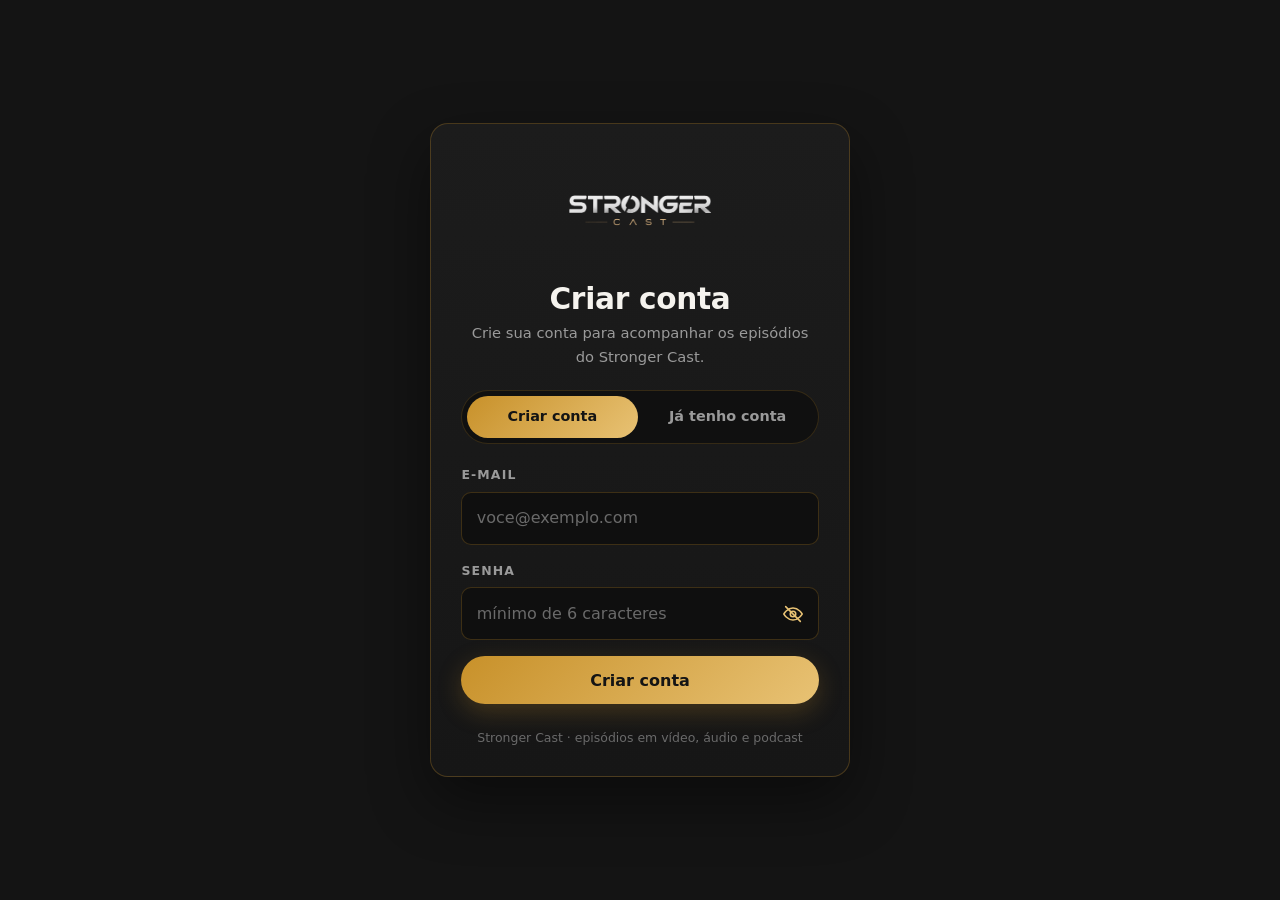
==== app-web/index.html @ f37e8dcb "feat: app web (PWA) em app-web/ + links Android e App web na navbar" ====
<!DOCTYPE html>
<html lang="pt-BR">
<head>
  <meta charset="UTF-8">
  <meta name="viewport" content="width=device-width, initial-scale=1.0, viewport-fit=cover">
  <meta name="theme-color" content="#141414">
  <!-- PWA (rodada 3): instalável no iPhone via Safari → Compartilhar →
       Adicionar à Tela de Início. O iOS ignora o manifest e usa o
       apple-touch-icon + as metas apple-mobile-web-app-*. -->
  <link rel="manifest" href="manifest.webmanifest">
  <link rel="apple-touch-icon" href="assets/icons/apple-touch-icon.png">
  <meta name="apple-mobile-web-app-capable" content="yes">
  <meta name="mobile-web-app-capable" content="yes">
  <title>Stronger Cast</title>
  <link rel="stylesheet" href="css/style.css">
  <link rel="stylesheet" href="css/app.css">
</head>
<body class="app-corpo">
  <!-- Splash (vinheta Pulso-B): toca em TODA abertura. Fica por cima da
       tela de conta; some no `ended`, no erro do vídeo ou no tempo limite
       (o CSS também tem um fallback próprio caso o JS nem carregue). -->
  <div id="splash" class="splash" aria-label="Abrindo Stronger Cast">
    <video id="splash-video" class="splash__video"
           src="assets/vineta-pulso-B.mp4"
           autoplay muted playsinline preload="auto"></video>
  </div>

  <main class="app">
    <!-- Conta: criar conta / entrar -->
    <section id="conta" class="vista vista--conta" data-vista="conta" aria-labelledby="conta-titulo">
      <div class="conta">
        <img class="conta__logo" src="assets/logo.png" alt="Stronger Cast" width="180" height="101">

        <h1 id="conta-titulo" class="conta__titulo">Criar conta</h1>
        <p id="conta-dica" class="conta__dica">
          Crie sua conta para acompanhar os episódios do Stronger Cast.
        </p>

        <div class="conta__abas" role="tablist" aria-label="Criar conta ou entrar">
          <button type="button" id="aba-criar" class="aba aba--ativa" role="tab"
                  aria-selected="true" aria-controls="form-conta">Criar conta</button>
          <button type="button" id="aba-entrar" class="aba" role="tab"
                  aria-selected="false" aria-controls="form-conta">Já tenho conta</button>
        </div>

        <form id="form-conta" class="form-conta" novalidate>
          <div class="campo">
            <label class="campo__rotulo" for="conta-email">E-mail</label>
            <input id="conta-email" class="campo__entrada" type="email" name="email"
                   inputmode="email" autocomplete="email" autocapitalize="none"
                   spellcheck="false" placeholder="voce@exemplo.com" required>
          </div>

          <div class="campo">
            <label class="campo__rotulo" for="conta-senha">Senha</label>
            <span class="campo-senha">
              <input id="conta-senha" class="campo__entrada campo__entrada--senha"
                     type="password" name="senha" autocomplete="new-password"
                     minlength="6" placeholder="mínimo de 6 caracteres" required>
              <button type="button" id="conta-olho" class="campo-senha__olho"
                      aria-label="Mostrar senha" aria-pressed="false">
                <svg class="olho" viewBox="0 0 24 24" width="22" height="22"
                     aria-hidden="true" focusable="false">
                  <path class="olho__contorno" d="M2 12s3.6-6.5 10-6.5S22 12 22 12s-3.6 6.5-10 6.5S2 12 2 12z"></path>
                  <circle class="olho__pupila" cx="12" cy="12" r="3"></circle>
                  <line class="olho__risco" x1="4" y1="4" x2="20" y2="20"></line>
                </svg>
              </button>
            </span>
          </div>

          <p id="conta-erro" class="conta__erro" role="alert" hidden></p>

          <button type="submit" id="conta-enviar" class="botao botao--ouro">Criar conta</button>
        </form>

        <p class="conta__rodape">Stronger Cast · episódios em vídeo, áudio e podcast</p>
      </div>
    </section>

    <!-- Lista: a Task 6 substitui o conteúdo por cards/estados reais -->
    <section id="lista" class="vista vista--lista" data-vista="lista"
             aria-label="Episódios" hidden>
      <header class="lista__topo">
        <img class="lista__logo" src="assets/logo.png" alt="Stronger Cast" width="120" height="68">
        <h1 class="lista__titulo">Episódios</h1>
        <!-- Menu ☰ (rodada 2): Painel e Sua conta saíram do topo e moram aqui. -->
        <button type="button" id="menu-abrir" class="lista__menu"
                aria-label="Abrir menu" aria-expanded="false" aria-controls="menu-painel">
          <span class="lista__menu-risco" aria-hidden="true"></span>
          <span class="lista__menu-risco" aria-hidden="true"></span>
          <span class="lista__menu-risco" aria-hidden="true"></span>
        </button>
      </header>
      <p id="lista-status" class="lista__status" role="status">Carregando episódios…</p>
      <div id="lista-conteudo" class="lista__conteudo"></div>
    </section>

    <!-- Bíblia (rodada 2): offline, Bíblia Livre (CC BY 3.0). O módulo biblia.js desenha
         as três telas (livros → capítulos → leitura) dentro de #biblia-conteudo;
         nenhum livro é carregado antes do capítulo ser aberto. -->
    <section id="biblia" class="vista vista--biblia" data-vista="biblia"
             aria-labelledby="biblia-titulo" hidden>
      <header class="biblia__topo">
        <button type="button" id="biblia-voltar" class="biblia__voltar">← Voltar</button>
        <h1 id="biblia-titulo" class="biblia__titulo">Bíblia</h1>
      </header>
      <p id="biblia-status" class="biblia__status" role="status" hidden></p>
      <div id="biblia-conteudo" class="biblia__conteudo"></div>
    </section>

    <!-- Devocionais (rodada 2): lista pública, mais recente primeiro. O módulo
         devocionais.js desenha lista e leitor dentro de #devocionais-conteudo. -->
    <section id="devocionais" class="vista vista--devocionais" data-vista="devocionais"
             aria-labelledby="devocionais-titulo" hidden>
      <header class="secao__topo">
        <button type="button" id="devocionais-voltar" class="secao__voltar">← Voltar</button>
        <h1 id="devocionais-titulo" class="secao__titulo">Devocionais</h1>
      </header>
      <p id="devocionais-status" class="secao__status" role="status" hidden></p>
      <div id="devocionais-conteudo" class="secao__conteudo"></div>
    </section>

    <!-- Canais recomendados (rodada 2): grade 2 colunas. Vídeo toca no overlay
         existente; canal abre fora pelo @capacitor/browser. O módulo canais.js
         desenha a grade dentro de #canais-conteudo. -->
    <section id="canais" class="vista vista--canais" data-vista="canais"
             aria-labelledby="canais-titulo" hidden>
      <header class="secao__topo">
        <button type="button" id="canais-voltar" class="secao__voltar">← Voltar</button>
        <h1 id="canais-titulo" class="secao__titulo">Canais</h1>
      </header>
      <p id="canais-status" class="secao__status" role="status" hidden></p>
      <div id="canais-conteudo" class="secao__conteudo"></div>
    </section>

    <!-- Painel do admin (Task 9): só é exibido quando sessao.eAdmin() é true.
         O app.js bloqueia a troca de vista e o admin.js confere de novo antes
         de cada escrita; a RLS do Supabase é a barreira final. Rodada 2: abas
         Episódios · Devocionais · Canais (Episódios é a padrão). -->
    <section id="admin" class="vista vista--admin" data-vista="admin"
             aria-labelledby="admin-painel-titulo" hidden>
      <header class="admin__topo">
        <button type="button" id="admin-voltar" class="admin__voltar">← Voltar</button>
        <h1 id="admin-painel-titulo" class="admin__titulo">Painel do admin</h1>
        <span id="admin-sessao" class="admin__sessao" hidden></span>
      </header>

      <p id="admin-status" class="admin__status" role="status" hidden></p>

      <div class="admin__abas" role="tablist" aria-label="Seções do painel">
        <button type="button" id="admin-aba-episodios" class="admin__aba admin__aba--ativa"
                role="tab" aria-selected="true" aria-controls="admin-painel-episodios">
          Episódios
        </button>
        <button type="button" id="admin-aba-devocionais" class="admin__aba"
                role="tab" aria-selected="false" aria-controls="admin-painel-devocionais">
          Devocionais
        </button>
        <button type="button" id="admin-aba-canais" class="admin__aba"
                role="tab" aria-selected="false" aria-controls="admin-painel-canais">
          Canais
        </button>
      </div>

      <div id="admin-painel-episodios" class="admin__painel" role="tabpanel"
           aria-labelledby="admin-aba-episodios">
        <form id="form-admin" class="form-admin" novalidate>
          <h2 id="admin-form-titulo" class="form-admin__titulo">Novo episódio</h2>
          <p class="form-admin__dica">
            O link do YouTube é obrigatório. O MP3 é opcional (serve para ouvir
            com a tela travada); sem ele, o episódio abre no vídeo. A capa também
            é opcional (sem capa, o app usa a imagem do vídeo).
          </p>

          <input type="hidden" id="admin-id" name="id" value="">

          <div class="campo">
            <label class="campo__rotulo" for="admin-titulo">Título *</label>
            <input id="admin-titulo" class="campo__entrada" type="text" name="titulo"
                   maxlength="160" placeholder="Título do episódio" required
                   aria-describedby="admin-erro-titulo">
            <span id="admin-erro-titulo" class="campo__erro" role="alert" hidden></span>
          </div>

          <div class="campo">
            <label class="campo__rotulo" for="admin-convidado">Convidado</label>
            <input id="admin-convidado" class="campo__entrada" type="text" name="convidado"
                   maxlength="120" placeholder="Quem participa deste episódio?">
          </div>

          <div class="form-admin__linha">
            <div class="campo">
              <label class="campo__rotulo" for="admin-data">Data *</label>
              <input id="admin-data" class="campo__entrada" type="date" name="data" required
                     aria-describedby="admin-erro-data">
              <span id="admin-erro-data" class="campo__erro" role="alert" hidden></span>
            </div>

            <div class="campo">
              <label class="campo__rotulo" for="admin-youtube">Link do YouTube *</label>
              <input id="admin-youtube" class="campo__entrada" type="url" name="youtube"
                     inputmode="url" autocapitalize="none" spellcheck="false"
                     placeholder="https://youtu.be/…" required
                     aria-describedby="admin-erro-youtube">
              <span id="admin-erro-youtube" class="campo__erro" role="alert" hidden></span>
            </div>
          </div>

          <div class="campo">
            <label class="campo__rotulo" for="admin-mp3">Arquivo MP3 (opcional)</label>
            <input id="admin-mp3" class="campo__arquivo" type="file" name="mp3"
                   accept=".mp3,audio/mpeg" aria-describedby="admin-mp3-atual admin-erro-mp3">
            <span id="admin-mp3-atual" class="campo__dica" hidden></span>
            <span id="admin-erro-mp3" class="campo__erro" role="alert" hidden></span>
          </div>

          <div class="campo">
            <label class="campo__rotulo" for="admin-capa">Capa (imagem, opcional)</label>
            <input id="admin-capa" class="campo__arquivo" type="file" name="capa"
                   accept="image/*" aria-describedby="admin-capa-atual admin-erro-capa">
            <span id="admin-capa-atual" class="campo__dica" hidden></span>
            <span id="admin-erro-capa" class="campo__erro" role="alert" hidden></span>
          </div>

          <label class="campo--check" for="admin-publicado">
            <input id="admin-publicado" type="checkbox" name="publicado" checked>
            <span>Publicado (aparece na lista do app e no site)</span>
          </label>

          <progress id="admin-progresso" class="admin__progresso" max="100" value="0" hidden></progress>
          <span id="admin-progresso-texto" class="admin__progresso-texto" role="status" hidden></span>

          <div class="form-admin__acoes">
            <button type="submit" id="admin-enviar" class="botao botao--ouro">Publicar episódio</button>
            <button type="button" id="admin-cancelar" class="botao botao--fantasma" hidden>
              Cancelar edição
            </button>
          </div>
        </form>

        <section class="admin__secao" aria-labelledby="admin-lista-titulo">
          <h2 id="admin-lista-titulo" class="admin__subtitulo">Episódios</h2>
          <div id="admin-lista" class="admin__lista"></div>
        </section>
      </div>

      <div id="admin-painel-devocionais" class="admin__painel" role="tabpanel"
           aria-labelledby="admin-aba-devocionais" hidden>
        <form id="form-admin-devocional" class="form-admin" novalidate>
          <h2 id="admin-dev-form-titulo" class="form-admin__titulo">Novo devocional</h2>
          <p class="form-admin__dica">
            Texto puro, sem imagem nem áudio. O devocional aparece no app na
            data escolhida, do mais recente para o mais antigo.
          </p>

          <input type="hidden" id="admin-dev-id" name="id" value="">

          <div class="campo">
            <label class="campo__rotulo" for="admin-dev-titulo">Título *</label>
            <input id="admin-dev-titulo" class="campo__entrada" type="text" name="titulo"
                   maxlength="160" placeholder="Título do devocional" required
                   aria-describedby="admin-dev-erro-titulo">
            <span id="admin-dev-erro-titulo" class="campo__erro" role="alert" hidden></span>
          </div>

          <div class="form-admin__linha">
            <div class="campo">
              <label class="campo__rotulo" for="admin-dev-versiculo">Versículo *</label>
              <input id="admin-dev-versiculo" class="campo__entrada" type="text"
                     name="versiculo" maxlength="120" placeholder="Hebreus 11.1" required
                     aria-describedby="admin-dev-erro-versiculo">
              <span id="admin-dev-erro-versiculo" class="campo__erro" role="alert" hidden></span>
            </div>

            <div class="campo">
              <label class="campo__rotulo" for="admin-dev-data">Data *</label>
              <input id="admin-dev-data" class="campo__entrada" type="date"
                     name="data" required aria-describedby="admin-dev-erro-data">
              <span id="admin-dev-erro-data" class="campo__erro" role="alert" hidden></span>
            </div>
          </div>

          <div class="campo">
            <label class="campo__rotulo" for="admin-dev-texto">Texto *</label>
            <textarea id="admin-dev-texto" class="campo__entrada campo__area"
                      name="texto" rows="6" placeholder="Escreva o devocional…" required
                      aria-describedby="admin-dev-erro-texto"></textarea>
            <span id="admin-dev-erro-texto" class="campo__erro" role="alert" hidden></span>
          </div>

          <label class="campo--check" for="admin-dev-publicado">
            <input id="admin-dev-publicado" type="checkbox" name="publicado" checked>
            <span>Publicado (aparece na lista do app)</span>
          </label>

          <div class="form-admin__acoes">
            <button type="submit" id="admin-dev-enviar" class="botao botao--ouro">
              Publicar devocional
            </button>
            <button type="button" id="admin-dev-cancelar" class="botao botao--fantasma" hidden>
              Cancelar edição
            </button>
          </div>
        </form>

        <section class="admin__secao" aria-labelledby="admin-dev-lista-titulo">
          <h2 id="admin-dev-lista-titulo" class="admin__subtitulo">Devocionais</h2>
          <div id="admin-dev-lista" class="admin__lista"></div>
        </section>
      </div>

      <div id="admin-painel-canais" class="admin__painel" role="tabpanel"
           aria-labelledby="admin-aba-canais" hidden>
        <form id="form-admin-canal" class="form-admin" novalidate>
          <h2 id="admin-canal-form-titulo" class="form-admin__titulo">Novo canal ou vídeo</h2>
          <p class="form-admin__dica">
            Cole um link do YouTube. Vídeo (youtu.be, watch ou Shorts) toca no
            app; canal (@, /channel/, /c/ ou /user/) abre no YouTube. O tipo é
            reconhecido pelo link — não precisa escolher.
          </p>

          <input type="hidden" id="admin-canal-id" name="id" value="">

          <div class="campo">
            <label class="campo__rotulo" for="admin-canal-titulo">Título *</label>
            <input id="admin-canal-titulo" class="campo__entrada" type="text" name="titulo"
                   maxlength="160" placeholder="Título do vídeo ou do canal" required
                   aria-describedby="admin-canal-erro-titulo">
            <span id="admin-canal-erro-titulo" class="campo__erro" role="alert" hidden></span>
          </div>

          <div class="campo">
            <label class="campo__rotulo" for="admin-canal-link">Link do YouTube *</label>
            <input id="admin-canal-link" class="campo__entrada" type="url" name="link"
                   inputmode="url" autocapitalize="none" spellcheck="false"
                   placeholder="https://www.youtube.com/@canal" required
                   aria-describedby="admin-canal-erro-link">
            <span id="admin-canal-erro-link" class="campo__erro" role="alert" hidden></span>
          </div>

          <div class="campo">
            <label class="campo__rotulo" for="admin-canal-autor">Canal / autor (opcional)</label>
            <input id="admin-canal-autor" class="campo__entrada" type="text" name="canal"
                   maxlength="120" placeholder="Nome que aparece embaixo do título">
          </div>

          <label class="campo--check" for="admin-canal-publicado">
            <input id="admin-canal-publicado" type="checkbox" name="publicado" checked>
            <span>Publicado (aparece na grade do app)</span>
          </label>

          <div class="form-admin__acoes">
            <button type="submit" id="admin-canal-enviar" class="botao botao--ouro">
              Publicar canal
            </button>
            <button type="button" id="admin-canal-cancelar" class="botao botao--fantasma" hidden>
              Cancelar edição
            </button>
          </div>
        </form>

        <section class="admin__secao" aria-labelledby="admin-canal-lista-titulo">
          <h2 id="admin-canal-lista-titulo" class="admin__subtitulo">Canais recomendados</h2>
          <div id="admin-canal-lista" class="admin__lista"></div>
        </section>
      </div>
    </section>
  </main>

  <!-- Menu ☰ (design C aprovado): overlay discreto com as seções do app.
       Os atributos data-vista marcam o DESTINO de cada item; o roteador de
       vistas só considera section[data-vista], então os botões não são
       escondidos por definirVista(). Painel/Sua conta mantêm os IDs antigos e
       os mesmos handlers/gates de antes. -->
  <div id="menu-painel" class="menu" role="dialog" aria-modal="true"
       aria-labelledby="menu-titulo" aria-hidden="true" hidden>
    <div class="menu__quadro">
      <div class="menu__topo">
        <span id="menu-titulo" class="menu__titulo">Menu</span>
        <button type="button" id="menu-fechar" class="menu__fechar">Fechar</button>
      </div>

      <nav class="menu__itens" aria-label="Seções do app">
        <button type="button" id="menu-biblia" class="menu__item"
                data-vista="biblia">Bíblia</button>
        <button type="button" id="menu-devocionais" class="menu__item"
                data-vista="devocionais">Devocionais</button>
        <button type="button" id="menu-canais" class="menu__item"
                data-vista="canais">Canais</button>
        <button type="button" id="admin-abrir" class="menu__item menu__item--admin"
                data-vista="admin" hidden>Painel</button>
        <button type="button" id="conta-abrir" class="menu__item"
                data-vista="conta" hidden>Sua conta</button>
      </nav>
    </div>
  </div>

  <!-- Player de vídeo (Task 7): o iframe do YouTube nasce dentro do palco e é
       removido ao fechar (o áudio do vídeo morre junto). -->
  <div id="player-video" class="player-video" role="dialog" aria-modal="true"
       aria-label="Player de vídeo" aria-hidden="true" hidden>
    <div class="player-video__quadro">
      <div class="player-video__topo">
        <span class="player-video__rotulo">Stronger Cast</span>
        <button type="button" id="player-video-fechar" class="player-video__fechar">
          Fechar
        </button>
      </div>
      <div id="player-video-palco" class="player-video__palco"></div>
      <!-- Troca manual (23/10): o clique no card abre o vídeo; quem quer o MP3
           (o áudio que sobrevive à tela travada) toca aqui. Só aparece quando
           o episódio atual tem MP3. -->
      <div class="player-video__rodape">
        <button type="button" id="player-video-ouvir" class="player-video__troca" hidden>
          Ouvir áudio
        </button>
      </div>
    </div>
  </div>

  <!-- Player de áudio (Task 8): o MP3 continua tocando com a tela travada e
       mostra play/pause na notificação (foreground service nativo). Fechar
       pausa e guarda o ponto: reabrir o mesmo episódio retoma de onde parou. -->
  <div id="player-audio" class="player-audio" role="dialog" aria-modal="true"
       aria-label="Player de áudio" aria-hidden="true" hidden>
    <div class="player-audio__quadro">
      <div class="player-audio__topo">
        <span class="player-audio__rotulo">Stronger Cast · áudio</span>
        <button type="button" id="player-audio-fechar" class="player-audio__fechar">
          Fechar
        </button>
      </div>

      <img id="player-audio-capa" class="player-audio__capa" src="assets/ep-placeholder.jpg"
           alt="Capa do episódio" width="240" height="240">

      <h2 id="player-audio-titulo" class="player-audio__titulo">Episódio</h2>
      <p id="player-audio-artista" class="player-audio__artista" hidden></p>

      <div class="player-audio__barra-area">
        <input id="player-audio-barra" class="player-audio__barra" type="range"
               min="0" max="1000" step="1" value="0" aria-label="Posição do áudio"
               aria-valuetext="00:00 de 00:00">
        <div class="player-audio__tempos">
          <span id="player-audio-atual" class="player-audio__tempo">00:00</span>
          <span id="player-audio-duracao" class="player-audio__tempo">00:00</span>
        </div>
      </div>

      <button type="button" id="player-audio-play" class="player-audio__play"
              aria-label="Pausar áudio">Pausar</button>

      <!-- Troca manual para o vídeo do MESMO episódio. Só aparece quando o
           episódio tem link do YouTube. -->
      <button type="button" id="player-audio-troca" class="player-audio__troca" hidden>
        Assistir vídeo
      </button>
    </div>
  </div>

  <!-- Ajustes da própria conta (senha/e-mail). Mesmo padrão do #player-video:
       overlay fixo, fechar explícito, alvos de 44px e botão voltar do Android.
       Só é aberto quando há sessão ativa (o atalho "Sua conta" some deslogado). -->
  <div id="conta-ajustes" class="conta-ajustes" role="dialog" aria-modal="true"
       aria-label="Sua conta" aria-hidden="true" hidden>
    <div class="conta-ajustes__quadro">
      <div class="conta-ajustes__topo">
        <span class="conta-ajustes__rotulo">Sua conta</span>
        <button type="button" id="conta-ajustes-fechar" class="conta-ajustes__fechar">
          Fechar
        </button>
      </div>

      <form id="form-alterar-senha" class="conta-ajustes__bloco" novalidate>
        <h2 id="conta-senha-titulo" class="conta-ajustes__titulo">Alterar senha</h2>

        <div class="campo">
          <label class="campo__rotulo" for="conta-nova-senha">Nova senha</label>
          <input id="conta-nova-senha" class="campo__entrada" type="password"
                 name="nova-senha" autocomplete="new-password" minlength="6"
                 placeholder="mínimo de 6 caracteres" required>
        </div>

        <div class="campo">
          <label class="campo__rotulo" for="conta-confirmar-senha">Confirmar nova senha</label>
          <input id="conta-confirmar-senha" class="campo__entrada" type="password"
                 name="confirmar-senha" autocomplete="new-password" minlength="6"
                 placeholder="repita a nova senha" required>
        </div>

        <p id="conta-senha-erro" class="conta-ajustes__erro" role="alert" hidden></p>
        <p id="conta-senha-sucesso" class="conta-ajustes__sucesso" role="status" hidden></p>

        <button type="submit" id="conta-senha-enviar" class="botao botao--ouro">
          Alterar senha
        </button>
      </form>

      <form id="form-alterar-email" class="conta-ajustes__bloco" novalidate>
        <h2 id="conta-email-titulo" class="conta-ajustes__titulo">Alterar e-mail</h2>

        <div class="campo">
          <label class="campo__rotulo" for="conta-novo-email">Novo e-mail</label>
          <input id="conta-novo-email" class="campo__entrada" type="email"
                 name="novo-email" inputmode="email" autocomplete="email"
                 autocapitalize="none" spellcheck="false"
                 placeholder="voce@exemplo.com" required>
        </div>

        <div class="campo">
          <label class="campo__rotulo" for="conta-confirmar-email">Confirmar novo e-mail</label>
          <input id="conta-confirmar-email" class="campo__entrada" type="email"
                 name="confirmar-email" inputmode="email" autocomplete="email"
                 autocapitalize="none" spellcheck="false"
                 placeholder="repita o novo e-mail" required>
        </div>

        <p id="conta-email-erro" class="conta-ajustes__erro" role="alert" hidden></p>
        <p id="conta-email-sucesso" class="conta-ajustes__sucesso" role="status" hidden></p>

        <button type="submit" id="conta-email-enviar" class="botao botao--ouro">
          Alterar e-mail
        </button>
      </form>
    </div>
  </div>

  <!-- Ordem obrigatória: vendor → config → extratores → dados → validação → sessão → player → app -->

  <!-- supabase-js 2.118.0 (UMD) vendorizado — jsdelivr @supabase/supabase-js@2.118.0/dist/umd/supabase.js
       sha256 ee3be8de192b97cb1d73d1e95d6b82bb1f6b658c0f97c4ef757fc331996ed3d3 -->
  <script src="vendor/supabase.js"></script>
  <script src="js/config.js"></script>
  <script src="js/extratores.js"></script>
  <script src="js/dados.js"></script>
  <script src="js/validacao.js"></script>
  <script src="js/sessao.js"></script>
  <script src="js/admin.js"></script>
  <script src="js/biblia.js"></script>
  <script src="js/devocionais.js"></script>
  <script src="js/canais.js"></script>
  <script src="js/player-video.js"></script>
  <script src="js/player-audio.js"></script>
  <script src="js/app.js"></script>
</body>
</html>
---- app-web/css/style.css ----
/* ============================================================
   Stronger Cast — site
   Identidade: escuro #141414, ouro #c8912a/#e8c274, branco.
   Tipografia: Noto Sans (ampla) — igual aos estudos v2.
   ============================================================ */

:root {
  --preto: #141414;
  --preto-alt: #1c1c1c;
  --preto-card: #202020;
  --ouro: #c8912a;
  --ouro-claro: #e8c274;
  --branco: #f5f3ee;
  --cinza: #9a9a9a;
  --cinza-esc: #6a6a6a;
  --linha: rgba(200, 145, 42, 0.22);
  --max: 1440px;
}

* { margin: 0; padding: 0; box-sizing: border-box; }

html { scroll-behavior: smooth; }

body {
  font-family: "Noto Sans", system-ui, sans-serif;
  background: var(--preto);
  color: var(--branco);
  line-height: 1.6;
  -webkit-font-smoothing: antialiased;
}

img { max-width: 100%; display: block; }
a { color: inherit; text-decoration: none; }

/* ---------- utilitários ---------- */
.kicker {
  font-family: "Noto Sans Mono", monospace;
  font-size: 0.78rem;
  letter-spacing: 0.22em;
  text-transform: uppercase;
  color: var(--cinza);
  margin-bottom: 1.4rem;
}

.destaque { color: var(--ouro-claro); }

.secao__titulo {
  font-size: clamp(1.7rem, 4vw, 2.6rem);
  font-weight: 800;
  line-height: 1.15;
  letter-spacing: -0.01em;
  margin-bottom: 2.4rem;
}

/* ---------- topo ---------- */
.topo {
  position: sticky;
  top: 0;
  z-index: 50;
  display: flex;
  align-items: center;
  justify-content: space-between;
  padding: 0.9rem clamp(1.2rem, 4vw, 3rem);
  background: rgba(20, 20, 20, 0.85);
  backdrop-filter: blur(10px);
  border-bottom: 1px solid rgba(255, 255, 255, 0.05);
}
.topo__marca img { height: 34px; width: auto; }
.topo__nav { display: flex; gap: 2rem; }
.topo__nav a {
  font-size: 0.9rem;
  font-weight: 500;
  color: var(--cinza);
  transition: color 0.2s;
}
.topo__nav a:hover { color: var(--ouro-claro); }

/* ---------- hero ---------- */
.hero {
  max-width: var(--max);
  margin: 0 auto;
  padding: clamp(3.5rem, 10vh, 7rem) clamp(1.2rem, 4vw, 3rem) clamp(4rem, 10vh, 7rem);
  display: grid;
  grid-template-columns: minmax(0, 1fr) minmax(0, 1.4fr);
  gap: clamp(2rem, 5vw, 4.5rem);
  align-items: center;
}
.hero__marca {
  position: relative;
  order: 2; /* logo à direita no desktop */
}
.hero__marca::before {
  /* halo de ouro suave atrás da logo */
  content: "";
  position: absolute;
  inset: -14% -10%;
  background: radial-gradient(closest-side, rgba(200, 145, 42, 0.22), transparent 72%);
  z-index: 0;
}
.hero__marca img,
.hero__video {
  position: relative;
  z-index: 1;
  display: block;
  width: 100%;
  height: auto;
  border-radius: 8px;
  filter: drop-shadow(0 18px 40px rgba(0, 0, 0, 0.55));
}
.hero__titulo {
  font-size: clamp(1.9rem, 3.7vw, 3rem);
  font-weight: 900;
  line-height: 1.06;
  letter-spacing: -0.02em;
  margin-bottom: 1.4rem;
}
.hero__sub {
  font-size: clamp(0.98rem, 1.8vw, 1.15rem);
  color: var(--cinza);
  max-width: 30rem;
  margin-bottom: 2.4rem;
}
.hero__acoes { display: flex; gap: 1rem; flex-wrap: wrap; }

.btn {
  display: inline-block;
  padding: 0.85rem 1.8rem;
  border-radius: 999px;
  font-weight: 700;
  font-size: 0.95rem;
  transition: transform 0.15s, background 0.2s, color 0.2s;
}
.btn:hover { transform: translateY(-2px); }
.btn--ouro { background: var(--ouro); color: var(--preto); }
.btn--ouro:hover { background: var(--ouro-claro); }
.btn--linha { border: 1.5px solid var(--linha); color: var(--branco); }
.btn--linha:hover { border-color: var(--ouro-claro); color: var(--ouro-claro); }

/* ---------- quem somos ---------- */
.quem {
  max-width: var(--max);
  margin: 0 auto;
  padding: clamp(2rem, 6vh, 4rem) clamp(1.2rem, 4vw, 3rem) clamp(4rem, 10vh, 7rem);
  border-top: 1px solid rgba(255, 255, 255, 0.06);
}
.quem__texto { max-width: 40rem; display: grid; gap: 1.2rem; }
.quem__texto p { color: var(--cinza); font-size: 1.05rem; }
.quem__texto strong { color: var(--branco); font-weight: 700; }

/* ---------- episódios ---------- */
.eps {
  max-width: var(--max);
  margin: 0 auto;
  padding: clamp(2rem, 6vh, 4rem) clamp(1.2rem, 4vw, 3rem) clamp(4rem, 10vh, 7rem);
  border-top: 1px solid rgba(255, 255, 255, 0.06);
}
.eps__lista { display: grid; gap: 3rem; }

.ep {
  background: var(--preto-alt);
  border: 1px solid rgba(255, 255, 255, 0.06);
  border-radius: 18px;
  overflow: hidden;
}
.ep__video { position: relative; width: 100%; aspect-ratio: 16 / 9; background: #000; }
.ep__video iframe { position: absolute; inset: 0; width: 100%; height: 100%; border: 0; }
.ep__video--vazio { background: var(--preto-card); }
.ep__video--vazio video {
  position: absolute;
  inset: 0;
  width: 100%;
  height: 100%;
  object-fit: cover;
  display: block;
}
.ep__video--vazio .ep__em-breve {
  position: absolute;
  left: 50%;
  bottom: clamp(0.8rem, 2.5vw, 1.6rem);
  transform: translateX(-50%);
  font-family: "Noto Sans Mono", monospace;
  letter-spacing: 0.2em;
  font-size: clamp(0.7rem, 1.5vw, 0.9rem);
  color: var(--ouro-claro);
  background: rgba(20, 20, 20, 0.72);
  border: 1.5px solid rgba(200, 145, 42, 0.5);
  border-radius: 999px;
  padding: 0.45rem 1.3rem;
  backdrop-filter: blur(4px);
}

.ep__corpo { padding: clamp(1.4rem, 3vw, 2rem); }
.ep__meta {
  display: flex;
  align-items: center;
  gap: 0.9rem;
  margin-bottom: 0.9rem;
}
.ep__num {
  font-family: "Noto Sans Mono", monospace;
  font-size: 0.8rem;
  letter-spacing: 0.14em;
  color: var(--ouro-claro);
  border: 1.5px solid var(--linha);
  border-radius: 999px;
  padding: 0.25rem 0.9rem;
}
.ep__data { font-size: 0.85rem; color: var(--cinza-esc); font-family: "Noto Sans Mono", monospace; }
.ep__titulo { font-size: clamp(1.3rem, 3vw, 1.8rem); font-weight: 800; line-height: 1.2; margin-bottom: 0.5rem; }
.ep__titulo--espera { color: var(--cinza); }
.ep__convidado { color: var(--ouro-claro); font-weight: 600; margin-bottom: 1.4rem; }

.ep__acoes { display: flex; gap: 0.8rem; flex-wrap: wrap; }
.ep__acoes .btn { padding: 0.7rem 1.4rem; font-size: 0.88rem; }
.btn--fantasma { border: 1.5px solid rgba(255, 255, 255, 0.14); color: var(--branco); }
.btn--fantasma:hover { border-color: var(--ouro-claro); color: var(--ouro-claro); }
.btn--off { opacity: 0.4; pointer-events: none; }

/* ---------- rodapé ---------- */
.rodape {
  border-top: 1px solid rgba(255, 255, 255, 0.06);
  padding: clamp(2.5rem, 6vh, 4rem) clamp(1.2rem, 4vw, 3rem);
  text-align: center;
}
.rodape__marca img { height: 40px; margin: 0 auto 1rem; width: auto; }
.rodape__marca p { color: var(--cinza); font-size: 0.95rem; margin-bottom: 1.8rem; }
.rodape__links { display: flex; gap: 1.6rem; justify-content: center; flex-wrap: wrap; margin-bottom: 2rem; }
.rodape__links a {
  font-family: "Noto Sans Mono", monospace;
  font-size: 0.85rem;
  letter-spacing: 0.12em;
  text-transform: uppercase;
  color: var(--cinza);
  transition: color 0.2s;
}
.rodape__links a:hover { color: var(--ouro-claro); }
.rodape__nota { font-size: 0.8rem; color: var(--cinza-esc); }

/* ---------- hero no celular (uma coluna, logo em cima) ---------- */
@media (max-width: 820px) {
  .hero {
    grid-template-columns: 1fr;
    text-align: left;
    padding-top: clamp(2.5rem, 7vh, 4rem);
  }
  .hero__marca { order: -1; }
  .hero__marca img,
  .hero__video { max-width: 720px; margin: 0 auto; }
  .hero__sub { max-width: none; }
}

/* ---------- telas pequenas ---------- */
@media (max-width: 560px) {
  .topo__nav { gap: 1.2rem; }
  .hero__acoes .btn { flex: 1; text-align: center; }
}
---- app-web/css/app.css ----
/* ============================================================
   Stronger Cast — app (por cima de css/style.css, que fica intacto)
   Identidade: fundo #141414, ouro #c8912a → #e8c274, tipografia do site.
   ============================================================ */

:root {
  --app-ouro-inicio: #c8912a;
  --app-ouro-fim: #e8c274;
  --app-raio: 10px;
}

[hidden] { display: none !important; }

html,
body.app-corpo {
  min-height: 100%;
  background: #141414;
}

body.app-corpo {
  overscroll-behavior-y: none;
  -webkit-tap-highlight-color: transparent;
}

.app {
  min-height: 100vh; /* fallback */
  min-height: 100dvh;
}

.vista {
  min-height: 100vh;
  min-height: 100dvh;
}

/* ---------- splash (vinheta Pulso-B) ---------- */

.splash {
  position: fixed;
  inset: 0;
  z-index: 1000;
  display: flex;
  align-items: center;
  justify-content: center;
  background: #141414;
  overflow: hidden;
  opacity: 1;
  transition: opacity 0.35s ease;
  /* Rede de segurança: se o JS não carregar, a splash some sozinha em 8 s. */
  animation: splash-fallback 0.45s ease 8s forwards;
}

.splash--saindo {
  opacity: 0;
  pointer-events: none;
}

.splash__video {
  width: 100%;
  height: 100%;
  object-fit: contain; /* preserva a vinheta 1080x1920 inteira */
  background: #141414;
}

@keyframes splash-fallback {
  to {
    opacity: 0;
    visibility: hidden;
    pointer-events: none;
  }
}

/* ---------- tela de conta ---------- */

.vista--conta {
  display: flex;
  align-items: center;
  justify-content: center;
  padding: calc(1.5rem + env(safe-area-inset-top, 0px)) 1.15rem
    calc(1.5rem + env(safe-area-inset-bottom, 0px));
}

.conta {
  width: 100%;
  max-width: 420px;
  padding: 1.8rem 1.35rem 1.4rem;
  border: 1px solid rgba(200, 145, 42, 0.28);
  border-radius: 18px;
  background: linear-gradient(180deg, #1c1c1c 0%, #161616 100%);
  box-shadow: 0 24px 60px rgba(0, 0, 0, 0.45);
}

.conta__logo {
  width: 180px;
  max-width: 70%;
  height: auto;
  margin: 0 auto 1.3rem;
}

.conta__titulo {
  margin-bottom: 0.35rem;
  color: var(--branco, #f5f3ee);
  font-size: clamp(1.5rem, 6vw, 1.85rem);
  font-weight: 800;
  line-height: 1.15;
  letter-spacing: -0.01em;
  text-align: center;
}

.conta__dica {
  margin-bottom: 1.35rem;
  color: var(--cinza, #9a9a9a);
  font-size: 0.92rem;
  text-align: center;
}

.conta__abas {
  display: grid;
  grid-template-columns: 1fr 1fr;
  gap: 0.3rem;
  margin-bottom: 1.35rem;
  padding: 0.3rem;
  border: 1px solid rgba(200, 145, 42, 0.2);
  border-radius: 999px;
  background: #101010;
}

.aba {
  min-height: 42px;
  border: 0;
  border-radius: 999px;
  background: transparent;
  color: var(--cinza, #9a9a9a);
  font: inherit;
  font-size: 0.9rem;
  font-weight: 600;
  cursor: pointer;
  transition: background 0.2s ease, color 0.2s ease;
}

.aba:hover { color: var(--branco, #f5f3ee); }

.aba--ativa {
  background: linear-gradient(135deg, var(--app-ouro-inicio), var(--app-ouro-fim));
  color: #141414;
}

.aba:focus-visible,
.botao:focus-visible,
.campo__entrada:focus-visible {
  outline: 2px solid var(--ouro-claro, #e8c274);
  outline-offset: 2px;
}

.form-conta {
  display: flex;
  flex-direction: column;
  gap: 1rem;
}

.campo {
  display: flex;
  flex-direction: column;
  gap: 0.4rem;
}

.campo__rotulo {
  color: var(--cinza, #9a9a9a);
  font-size: 0.78rem;
  font-weight: 600;
  letter-spacing: 0.09em;
  text-transform: uppercase;
}

.campo__entrada {
  width: 100%;
  min-height: 48px;
  padding: 0.8rem 0.9rem;
  border: 1px solid rgba(200, 145, 42, 0.25);
  border-radius: var(--app-raio);
  background: #0f0f0f;
  color: var(--branco, #f5f3ee);
  font: inherit;
  font-size: 1rem; /* evita zoom automático no mobile */
  transition: border-color 0.18s ease, box-shadow 0.18s ease;
}

.campo__entrada::placeholder { color: #6a6a6a; }

.campo__entrada:focus {
  border-color: var(--app-ouro-fim);
  outline: none;
  box-shadow: 0 0 0 3px rgba(200, 145, 42, 0.18);
}

.campo__entrada--senha { padding-right: 3.2rem; }

.campo-senha {
  position: relative;
  display: block;
}

.campo-senha__olho {
  position: absolute;
  top: 50%;
  right: 0.25rem;
  display: grid;
  width: 44px;
  height: 44px;
  transform: translateY(-50%);
  place-items: center;
  border: 0;
  border-radius: 50%;
  background: transparent;
  color: var(--app-ouro-fim);
  cursor: pointer;
}

.campo-senha__olho:hover,
.campo-senha__olho:focus-visible {
  background: rgba(200, 145, 42, 0.14);
}

.campo-senha__olho:focus-visible {
  outline: 2px solid var(--ouro-claro, #e8c274);
  outline-offset: -2px;
}

.olho__contorno,
.olho__pupila,
.olho__risco {
  fill: none;
  stroke: currentColor;
  stroke-width: 1.7;
  stroke-linecap: round;
  stroke-linejoin: round;
}

.olho__risco { opacity: 1; transition: opacity 0.15s ease; }

/* Olho aberto = senha visível (risco some) */
.campo-senha__olho--aberto .olho__risco { opacity: 0; }

.conta__erro {
  margin: 0;
  padding: 0.6rem 0.75rem;
  border-left: 3px solid #d9534f;
  border-radius: 6px;
  background: rgba(217, 83, 79, 0.1);
  color: #ff9a9a;
  font-size: 0.9rem;
}

.botao {
  min-height: 48px;
  border: 0;
  border-radius: 999px;
  font: inherit;
  font-size: 1rem;
  font-weight: 700;
  cursor: pointer;
}

.botao--ouro {
  background: linear-gradient(135deg, var(--app-ouro-inicio), var(--app-ouro-fim));
  color: #141414;
  box-shadow: 0 8px 24px rgba(200, 145, 42, 0.25);
}

.botao--ouro:hover { filter: brightness(1.06); }

.botao:disabled {
  cursor: progress;
  opacity: 0.6;
}

.conta__rodape {
  margin-top: 1.5rem;
  color: var(--cinza-esc, #6a6a6a);
  font-size: 0.78rem;
  text-align: center;
}

/* ---------- lista (esqueleto; Task 6 preenche) ---------- */

.vista--lista {
  max-width: 720px;
  margin: 0 auto;
  padding: calc(1.4rem + env(safe-area-inset-top, 0px)) 1.15rem
    calc(1.6rem + env(safe-area-inset-bottom, 0px));
}

.lista__topo {
  display: flex;
  align-items: center;
  gap: 0.9rem;
  margin-bottom: 1.6rem;
}

.lista__logo {
  width: 120px;
  max-width: 45%;
  height: auto;
}

.lista__titulo {
  color: var(--branco, #f5f3ee);
  font-size: 1.35rem;
  font-weight: 800;
  letter-spacing: -0.01em;
}

/* Menu ☰ (rodada 2): alvo de 44px, traços dourados discretos. */
.lista__menu {
  display: inline-flex;
  flex: 0 0 auto;
  flex-direction: column;
  align-items: center;
  justify-content: center;
  gap: 4px;
  width: 44px;
  min-width: 44px;
  height: 44px;
  margin-left: auto;
  padding: 0;
  border: 1px solid rgba(232, 194, 116, 0.45);
  border-radius: 12px;
  background: rgba(200, 145, 42, 0.08);
  cursor: pointer;
}

.lista__menu:hover { background: rgba(200, 145, 42, 0.16); }

.lista__menu:focus-visible {
  outline: 2px solid var(--ouro-claro, #e8c274);
  outline-offset: 2px;
}

.lista__menu-risco {
  display: block;
  width: 18px;
  height: 2px;
  border-radius: 2px;
  background: var(--app-ouro-fim, #e8c274);
}

.lista__status {
  color: var(--cinza, #9a9a9a);
  font-size: 0.95rem;
}

.lista__conteudo {
  margin-top: 0.4rem;
}

/* ---------- cards de episódio ---------- */

.lista__cards {
  display: grid;
  gap: 0.85rem;
}

.ep-card {
  display: grid;
  grid-template-columns: 108px 1fr;
  gap: 0.9rem;
  width: 100%;
  padding: 0.6rem;
  border: 1px solid rgba(200, 145, 42, 0.22);
  border-radius: 14px;
  background: linear-gradient(180deg, #1d1d1d 0%, #171717 100%);
  color: inherit;
  font: inherit;
  text-align: left;
  cursor: pointer;
  transition: border-color 0.18s ease, transform 0.18s ease, box-shadow 0.18s ease;
}

.ep-card:hover {
  border-color: rgba(232, 194, 116, 0.55);
  box-shadow: 0 10px 26px rgba(0, 0, 0, 0.35);
}

.ep-card:active {
  transform: scale(0.99);
}

.ep-card:focus-visible {
  outline: 2px solid var(--ouro-claro, #e8c274);
  outline-offset: 2px;
}

.ep-card__midia {
  position: relative;
  display: block;
  overflow: hidden;
  border-radius: 9px;
  background: #0d0d0d;
}

.ep-card__capa {
  display: block;
  width: 100%;
  height: 100%;
  min-height: 74px;
  aspect-ratio: 16 / 9;
  object-fit: cover;
}

.ep-card__texto {
  display: flex;
  flex-direction: column;
  gap: 0.25rem;
  min-width: 0;
  padding: 0.1rem 0.15rem 0.1rem 0;
}

.ep-card__titulo {
  display: -webkit-box;
  overflow: hidden;
  color: var(--branco, #f5f3ee);
  font-size: 0.98rem;
  font-weight: 700;
  line-height: 1.28;
  -webkit-box-orient: vertical;
  -webkit-line-clamp: 2;
}

.ep-card__meta {
  color: var(--cinza, #9a9a9a);
  font-size: 0.8rem;
  line-height: 1.3;
}

.ep-card__ouvir {
  margin-top: auto;
  padding-top: 0.2rem;
  color: var(--app-ouro-fim);
  font-size: 0.78rem;
  font-weight: 700;
  letter-spacing: 0.05em;
  text-transform: uppercase;
}

/* ---------- estado vazio: radar ---------- */

.radar {
  display: flex;
  flex-direction: column;
  align-items: center;
  gap: 0.8rem;
  padding: 1.1rem 1rem 1.3rem;
  border: 1px solid rgba(200, 145, 42, 0.18);
  border-radius: 16px;
  background: radial-gradient(circle at 50% 0%, rgba(200, 145, 42, 0.1), transparent 65%),
    #161616;
  text-align: center;
}

.radar__video {
  width: 100%;
  max-width: 380px;
  border-radius: 12px;
  background: #0d0d0d;
}

.radar__texto {
  color: var(--branco, #f5f3ee);
  font-size: 1.05rem;
  font-weight: 700;
}

.radar__dica {
  color: var(--cinza, #9a9a9a);
  font-size: 0.85rem;
  line-height: 1.45;
}

/* ---------- estado de erro: nunca confundir com "em breve" ---------- */

.lista-erro {
  display: flex;
  flex-direction: column;
  align-items: flex-start;
  gap: 0.9rem;
  padding: 1.1rem 1rem;
  border: 1px solid rgba(217, 83, 79, 0.4);
  border-left: 3px solid #d9534f;
  border-radius: 12px;
  background: rgba(217, 83, 79, 0.08);
}

.lista-erro__texto {
  color: #ffb3b3;
  font-size: 0.95rem;
  line-height: 1.45;
}

.lista-erro__retry {
  min-height: 44px;
  padding: 0.6rem 1.2rem;
}

/* ---------- aviso discreto de cache ---------- */

.lista-aviso {
  display: flex;
  flex-wrap: wrap;
  align-items: center;
  justify-content: space-between;
  gap: 0.6rem;
  margin-top: 0.9rem;
  padding: 0.55rem 0.8rem;
  border: 1px solid rgba(200, 145, 42, 0.25);
  border-radius: 10px;
  background: rgba(200, 145, 42, 0.07);
}

.lista-aviso__texto {
  color: var(--cinza, #9a9a9a);
  font-size: 0.82rem;
}

.lista-aviso__retry {
  min-height: 40px;
  padding: 0.35rem 0.9rem;
  border: 1px solid rgba(232, 194, 116, 0.45);
  border-radius: 999px;
  background: transparent;
  color: var(--app-ouro-fim);
  font-size: 0.82rem;
  font-weight: 700;
  cursor: pointer;
}

.lista-aviso__retry:hover {
  background: rgba(200, 145, 42, 0.14);
}

.lista-aviso__retry:focus-visible {
  outline: 2px solid var(--ouro-claro, #e8c274);
  outline-offset: 2px;
}

@media (min-width: 560px) {
  .ep-card {
    grid-template-columns: 150px 1fr;
  }
}

/* ---------- player de vídeo (overlay) ---------- */

body.player-aberto {
  overflow: hidden;
}

.player-video {
  position: fixed;
  inset: 0;
  z-index: 900;
  display: flex;
  align-items: center;
  justify-content: center;
  padding: calc(0.9rem + env(safe-area-inset-top, 0px)) 0.9rem
    calc(0.9rem + env(safe-area-inset-bottom, 0px));
  background: rgba(0, 0, 0, 0.92);
}

.player-video__quadro {
  display: flex;
  flex-direction: column;
  gap: 0.7rem;
  width: 100%;
  max-width: 900px;
}

.player-video__topo {
  display: flex;
  align-items: center;
  justify-content: space-between;
  gap: 0.8rem;
}

.player-video__rotulo {
  color: var(--app-ouro-fim, #e8c274);
  font-size: 0.78rem;
  font-weight: 700;
  letter-spacing: 0.14em;
  text-transform: uppercase;
}

.player-video__fechar,
.player-audio__fechar {
  display: inline-flex;
  align-items: center;
  justify-content: center;
  min-height: 44px;
  padding: 0.5rem 1.15rem;
  border: 1px solid rgba(232, 194, 116, 0.45);
  border-radius: 999px;
  background: rgba(20, 20, 20, 0.72);
  color: var(--app-ouro-fim, #e8c274);
  font: inherit;
  font-size: 0.9rem;
  font-weight: 700;
  cursor: pointer;
}

.player-video__fechar:hover,
.player-audio__fechar:hover {
  background: rgba(200, 145, 42, 0.18);
}

.player-video__fechar:focus-visible,
.player-audio__fechar:focus-visible {
  outline: 2px solid var(--ouro-claro, #e8c274);
  outline-offset: 3px;
}

.player-video__palco {
  position: relative;
  width: 100%;
  aspect-ratio: 16 / 9;
  overflow: hidden;
  border: 1px solid rgba(200, 145, 42, 0.35);
  border-radius: 14px;
  background: #000;
  box-shadow: 0 24px 60px rgba(0, 0, 0, 0.6);
}

/* Troca manual entre vídeo e áudio (23/10): botão secundário, mesmo padrão
   visual dos "Fechar" (pílula, ouro, alvo de 44px). */
.player-video__rodape {
  display: flex;
  justify-content: flex-end;
  gap: 0.6rem;
}

.player-video__troca,
.player-audio__troca {
  display: inline-flex;
  align-items: center;
  justify-content: center;
  min-height: 44px;
  padding: 0.5rem 1.15rem;
  border: 1px solid rgba(232, 194, 116, 0.45);
  border-radius: 999px;
  background: rgba(200, 145, 42, 0.08);
  color: var(--app-ouro-fim, #e8c274);
  font: inherit;
  font-size: 0.9rem;
  font-weight: 700;
  cursor: pointer;
}

.player-video__troca:hover,
.player-audio__troca:hover {
  background: rgba(200, 145, 42, 0.18);
}

.player-video__troca:focus-visible,
.player-audio__troca:focus-visible {
  outline: 2px solid var(--ouro-claro, #e8c274);
  outline-offset: 3px;
}

.player-audio__troca {
  margin-top: 0.15rem;
}

.player-video__iframe {
  position: absolute;
  inset: 0;
  width: 100%;
  height: 100%;
  border: 0;
}

/* ---------- player de áudio (overlay) ---------- */

.player-audio {
  position: fixed;
  inset: 0;
  z-index: 950; /* acima do vídeo: o áudio é o player principal */
  display: flex;
  align-items: center;
  justify-content: center;
  padding: calc(1rem + env(safe-area-inset-top, 0px)) 1rem
    calc(1rem + env(safe-area-inset-bottom, 0px));
  background: rgba(0, 0, 0, 0.94);
}

.player-audio__quadro {
  display: flex;
  flex-direction: column;
  align-items: center;
  gap: 0.55rem;
  width: 100%;
  max-width: 420px;
  padding: 1.1rem 1.15rem 1.5rem;
  border: 1px solid rgba(200, 145, 42, 0.35);
  border-radius: 18px;
  background: linear-gradient(180deg, #1c1c1c 0%, #141414 58%);
  box-shadow: 0 24px 60px rgba(0, 0, 0, 0.65);
}

.player-audio__topo {
  display: flex;
  align-items: center;
  justify-content: space-between;
  gap: 0.8rem;
  width: 100%;
}

.player-audio__rotulo {
  color: var(--app-ouro-fim, #e8c274);
  font-size: 0.75rem;
  font-weight: 700;
  letter-spacing: 0.14em;
  text-transform: uppercase;
}

.player-audio__capa {
  width: min(58vw, 240px);
  height: auto;
  aspect-ratio: 1 / 1;
  margin-top: 0.35rem;
  border: 1px solid rgba(232, 194, 116, 0.35);
  border-radius: 14px;
  background: #0d0d0d;
  box-shadow: 0 12px 30px rgba(0, 0, 0, 0.55);
  object-fit: cover;
}

.player-audio__titulo {
  margin: 0.5rem 0 0;
  color: #f3ede2;
  font-size: 1.1rem;
  line-height: 1.28;
  text-align: center;
}

.player-audio__artista {
  margin: 0;
  color: rgba(243, 237, 226, 0.62);
  font-size: 0.86rem;
  text-align: center;
}

.player-audio__barra-area {
  width: 100%;
  margin-top: 0.6rem;
}

.player-audio__barra {
  -webkit-appearance: none;
  appearance: none;
  display: block;
  width: 100%;
  height: 30px; /* alvo de toque confortável */
  margin: 0;
  background: transparent;
  accent-color: var(--app-ouro-inicio, #c8912a);
  cursor: pointer;
}

.player-audio__barra::-webkit-slider-runnable-track {
  height: 6px;
  border-radius: 999px;
  background: linear-gradient(
    90deg,
    var(--app-ouro-inicio, #c8912a) 0%,
    var(--app-ouro-fim, #e8c274) 100%
  );
}

.player-audio__barra::-webkit-slider-thumb {
  -webkit-appearance: none;
  appearance: none;
  width: 18px;
  height: 18px;
  margin-top: -6px;
  border: 2px solid #141414;
  border-radius: 50%;
  background: var(--app-ouro-fim, #e8c274);
  box-shadow: 0 0 0 3px rgba(200, 145, 42, 0.22);
}

.player-audio__barra::-moz-range-track {
  height: 6px;
  border-radius: 999px;
  background: rgba(232, 194, 116, 0.35);
}

.player-audio__barra::-moz-range-progress {
  height: 6px;
  border-radius: 999px;
  background: var(--app-ouro-inicio, #c8912a);
}

.player-audio__barra::-moz-range-thumb {
  width: 18px;
  height: 18px;
  border: 2px solid #141414;
  border-radius: 50%;
  background: var(--app-ouro-fim, #e8c274);
}

.player-audio__barra:focus-visible {
  outline: 2px solid var(--ouro-claro, #e8c274);
  outline-offset: 4px;
  border-radius: 999px;
}

.player-audio__tempos {
  display: flex;
  justify-content: space-between;
  margin-top: -0.35rem;
  color: rgba(232, 194, 116, 0.85);
  font-size: 0.8rem;
  font-variant-numeric: tabular-nums;
}

.player-audio__play {
  min-width: 148px;
  min-height: 48px;
  margin-top: 0.55rem;
  padding: 0.6rem 1.6rem;
  border: 1px solid rgba(232, 194, 116, 0.6);
  border-radius: 999px;
  background: linear-gradient(135deg, #c8912a 0%, #e8c274 100%);
  color: #141414;
  font: inherit;
  font-size: 0.98rem;
  font-weight: 800;
  letter-spacing: 0.02em;
  cursor: pointer;
}

.player-audio__play--tocando {
  background: linear-gradient(135deg, #b9832a 0%, #d9b268 100%);
}

.player-audio__play:hover {
  filter: brightness(1.06);
}

.player-audio__play:focus-visible {
  outline: 2px solid var(--ouro-claro, #e8c274);
  outline-offset: 3px;
}

/* ---------- painel do admin (Task 9) ---------- */

.admin__voltar:focus-visible,
.admin-ep__botao:focus-visible,
.campo__arquivo:focus-visible,
.admin__progresso:focus-visible {
  outline: 2px solid var(--ouro-claro, #e8c274);
  outline-offset: 2px;
}

.vista--admin {
  max-width: 760px;
  margin: 0 auto;
  padding: calc(1.2rem + env(safe-area-inset-top, 0px)) 1.15rem
    calc(1.6rem + env(safe-area-inset-bottom, 0px));
}

.admin__topo {
  display: flex;
  flex-wrap: wrap;
  align-items: center;
  gap: 0.7rem;
  margin-bottom: 1.1rem;
}

.admin__voltar {
  min-height: 40px;
  padding: 0.35rem 0.95rem;
  border: 1px solid rgba(232, 194, 116, 0.4);
  border-radius: 999px;
  background: transparent;
  color: var(--app-ouro-fim, #e8c274);
  font: inherit;
  font-size: 0.82rem;
  font-weight: 700;
  cursor: pointer;
}

.admin__voltar:hover { background: rgba(200, 145, 42, 0.14); }

.admin__titulo {
  flex: 1 1 180px;
  color: var(--branco, #f5f3ee);
  font-size: 1.2rem;
  font-weight: 800;
  letter-spacing: -0.01em;
}

.admin__sessao {
  max-width: 100%;
  overflow: hidden;
  color: var(--cinza, #9a9a9a);
  font-size: 0.76rem;
  text-overflow: ellipsis;
  white-space: nowrap;
}

.admin__status {
  margin-bottom: 0.9rem;
  padding: 0.6rem 0.75rem;
  border-left: 3px solid var(--app-ouro-inicio, #c8912a);
  border-radius: 6px;
  background: rgba(200, 145, 42, 0.1);
  color: var(--ouro-claro, #e8c274);
  font-size: 0.88rem;
  line-height: 1.4;
}

.admin__status--ok {
  border-left-color: #4caf7d;
  background: rgba(76, 175, 125, 0.1);
  color: #a7e3c3;
}

.admin__status--erro {
  border-left-color: #d9534f;
  background: rgba(217, 83, 79, 0.1);
  color: #ff9a9a;
}

.form-admin {
  display: flex;
  flex-direction: column;
  gap: 1rem;
  padding: 1.1rem 1rem 1.3rem;
  border: 1px solid rgba(200, 145, 42, 0.28);
  border-radius: 16px;
  background: linear-gradient(180deg, #1c1c1c 0%, #161616 100%);
  box-shadow: 0 18px 46px rgba(0, 0, 0, 0.4);
}

.form-admin__titulo {
  color: var(--branco, #f5f3ee);
  font-size: 1.05rem;
  font-weight: 800;
}

.form-admin__dica {
  margin-top: -0.55rem;
  color: var(--cinza, #9a9a9a);
  font-size: 0.82rem;
  line-height: 1.45;
}

.form-admin__linha {
  display: grid;
  gap: 1rem;
}

.form-admin__acoes {
  display: flex;
  flex-direction: column;
  gap: 0.6rem;
  margin-top: 0.15rem;
}

.botao--fantasma {
  border: 1px solid rgba(232, 194, 116, 0.4);
  background: transparent;
  color: var(--app-ouro-fim, #e8c274);
}

.botao--fantasma:hover { background: rgba(200, 145, 42, 0.14); }

.campo__arquivo {
  width: 100%;
  min-height: 48px;
  padding: 0.6rem 0.7rem;
  border: 1px dashed rgba(200, 145, 42, 0.4);
  border-radius: var(--app-raio, 10px);
  background: #0f0f0f;
  color: var(--branco, #f5f3ee);
  font: inherit;
  font-size: 0.86rem;
  cursor: pointer;
}

.campo__arquivo::file-selector-button {
  margin-right: 0.7rem;
  padding: 0.4rem 0.8rem;
  border: 1px solid rgba(232, 194, 116, 0.45);
  border-radius: 999px;
  background: rgba(200, 145, 42, 0.12);
  color: var(--app-ouro-fim, #e8c274);
  font: inherit;
  font-size: 0.8rem;
  font-weight: 700;
  cursor: pointer;
}

.campo__dica {
  color: var(--cinza, #9a9a9a);
  font-size: 0.78rem;
  line-height: 1.4;
  overflow-wrap: anywhere;
}

.campo__erro {
  color: #ff9a9a;
  font-size: 0.82rem;
  line-height: 1.4;
}

.campo--check {
  display: flex;
  align-items: flex-start;
  gap: 0.6rem;
  color: var(--branco, #f5f3ee);
  font-size: 0.88rem;
  line-height: 1.4;
  cursor: pointer;
}

.campo--check input {
  flex: 0 0 auto;
  width: 20px;
  height: 20px;
  margin-top: 0.1rem;
  accent-color: var(--app-ouro-inicio, #c8912a);
  cursor: pointer;
}

.admin__progresso {
  width: 100%;
  height: 12px;
  accent-color: var(--app-ouro-inicio, #c8912a);
}

.admin__progresso-texto {
  margin-top: -0.55rem;
  color: var(--app-ouro-fim, #e8c274);
  font-size: 0.8rem;
  font-variant-numeric: tabular-nums;
}

.admin__secao { margin-top: 1.7rem; }

.admin__subtitulo {
  margin-bottom: 0.7rem;
  color: var(--branco, #f5f3ee);
  font-size: 1rem;
  font-weight: 800;
}

.admin__lista {
  display: grid;
  gap: 0.7rem;
}

.admin__vazio {
  padding: 1rem;
  border: 1px dashed rgba(200, 145, 42, 0.25);
  border-radius: 12px;
  color: var(--cinza, #9a9a9a);
  font-size: 0.88rem;
  line-height: 1.5;
}

.admin-ep {
  display: flex;
  flex-wrap: wrap;
  align-items: center;
  justify-content: space-between;
  gap: 0.7rem;
  padding: 0.75rem 0.85rem;
  border: 1px solid rgba(200, 145, 42, 0.22);
  border-radius: 12px;
  background: linear-gradient(180deg, #1d1d1d 0%, #171717 100%);
}

.admin-ep__info {
  display: flex;
  flex: 1 1 220px;
  flex-direction: column;
  align-items: flex-start;
  gap: 0.25rem;
  min-width: 0;
}

.admin-ep__titulo {
  color: var(--branco, #f5f3ee);
  font-size: 0.95rem;
  font-weight: 700;
  line-height: 1.3;
  overflow-wrap: anywhere;
}

.admin-ep__meta {
  color: var(--cinza, #9a9a9a);
  font-size: 0.78rem;
  line-height: 1.35;
}

.admin-ep__selo {
  padding: 0.12rem 0.55rem;
  border-radius: 999px;
  font-size: 0.7rem;
  font-weight: 700;
  letter-spacing: 0.06em;
  text-transform: uppercase;
}

.admin-ep__selo--publicado {
  background: rgba(76, 175, 125, 0.14);
  color: #9fe0bd;
}

.admin-ep__selo--rascunho {
  background: rgba(200, 145, 42, 0.14);
  color: var(--app-ouro-fim, #e8c274);
}

.admin-ep__acoes {
  display: flex;
  flex-wrap: wrap;
  align-items: center;
  gap: 0.45rem;
}

.admin-ep__botao {
  min-height: 38px;
  padding: 0.35rem 0.8rem;
  border: 1px solid rgba(232, 194, 116, 0.4);
  border-radius: 999px;
  background: transparent;
  color: var(--app-ouro-fim, #e8c274);
  font: inherit;
  font-size: 0.8rem;
  font-weight: 700;
  cursor: pointer;
}

.admin-ep__botao:hover { background: rgba(200, 145, 42, 0.14); }

.admin-ep__botao--perigo {
  border-color: rgba(217, 83, 79, 0.55);
  color: #ff9a9a;
}

.admin-ep__botao--perigo:hover { background: rgba(217, 83, 79, 0.12); }

.admin-ep__botao--ouro {
  border-color: transparent;
  background: linear-gradient(135deg, var(--app-ouro-inicio, #c8912a), var(--app-ouro-fim, #e8c274));
  color: #141414;
}

.admin-ep__botao:disabled { cursor: progress; opacity: 0.55; }

@media (min-width: 560px) {
  .form-admin__linha { grid-template-columns: 1fr 1.35fr; }
  .form-admin__acoes { flex-direction: row; }
  .form-admin__acoes .botao { flex: 1 1 auto; }
}

/* ---------- ajustes da conta (overlay) ---------- */

body.conta-aberta { overflow: hidden; }

.conta-ajustes {
  position: fixed;
  inset: 0;
  z-index: 920; /* acima da lista; abaixo dos players de áudio/vídeo */
  display: flex;
  align-items: center;
  justify-content: center;
  padding: calc(1rem + env(safe-area-inset-top, 0px)) 1rem
    calc(1rem + env(safe-area-inset-bottom, 0px));
  background: rgba(0, 0, 0, 0.94);
  overflow-y: auto;
}

.conta-ajustes__quadro {
  width: 100%;
  max-width: 460px;
  max-height: 100%;
  padding: 1.1rem 1.15rem 1.4rem;
  overflow-y: auto;
  border: 1px solid rgba(200, 145, 42, 0.35);
  border-radius: 18px;
  background: linear-gradient(180deg, #1c1c1c 0%, #141414 58%);
  box-shadow: 0 24px 60px rgba(0, 0, 0, 0.65);
}

.conta-ajustes__topo {
  display: flex;
  align-items: center;
  justify-content: space-between;
  gap: 0.8rem;
}

.conta-ajustes__rotulo {
  color: var(--app-ouro-fim, #e8c274);
  font-size: 0.75rem;
  font-weight: 700;
  letter-spacing: 0.14em;
  text-transform: uppercase;
}

.conta-ajustes__fechar {
  display: inline-flex;
  align-items: center;
  justify-content: center;
  min-height: 44px;
  padding: 0.5rem 1.15rem;
  border: 1px solid rgba(232, 194, 116, 0.45);
  border-radius: 999px;
  background: rgba(20, 20, 20, 0.72);
  color: var(--app-ouro-fim, #e8c274);
  font: inherit;
  font-size: 0.9rem;
  font-weight: 700;
  cursor: pointer;
}

.conta-ajustes__fechar:hover { background: rgba(200, 145, 42, 0.18); }

.conta-ajustes__fechar:focus-visible {
  outline: 2px solid var(--ouro-claro, #e8c274);
  outline-offset: 3px;
}

.conta-ajustes__bloco {
  display: flex;
  flex-direction: column;
  gap: 0.85rem;
  margin-top: 1.15rem;
}

.conta-ajustes__bloco + .conta-ajustes__bloco {
  padding-top: 1.15rem;
  border-top: 1px solid rgba(200, 145, 42, 0.2);
}

.conta-ajustes__titulo {
  margin: 0;
  color: var(--branco, #f5f3ee);
  font-size: 1.05rem;
  font-weight: 800;
  letter-spacing: -0.01em;
}

.conta-ajustes__erro {
  margin: 0;
  padding: 0.6rem 0.75rem;
  border-left: 3px solid #d9534f;
  border-radius: 6px;
  background: rgba(217, 83, 79, 0.1);
  color: #ff9a9a;
  font-size: 0.9rem;
}

.conta-ajustes__sucesso {
  margin: 0;
  padding: 0.6rem 0.75rem;
  border-left: 3px solid #4caf7d;
  border-radius: 6px;
  background: rgba(76, 175, 125, 0.12);
  color: #a9e6c6;
  font-size: 0.9rem;
}

/* ---------- menu ☰ (rodada 2) ---------- */

body.menu-aberto { overflow: hidden; }

.menu {
  position: fixed;
  inset: 0;
  z-index: 850; /* acima das vistas; abaixo dos players (900) e ajustes (920) */
  display: flex;
  align-items: flex-start;
  justify-content: center;
  padding: calc(1rem + env(safe-area-inset-top, 0px)) 1rem
    calc(1rem + env(safe-area-inset-bottom, 0px));
  background: rgba(0, 0, 0, 0.9);
  overflow-y: auto;
}

.menu__quadro {
  width: 100%;
  max-width: 380px;
  margin-top: clamp(2rem, 12vh, 6rem);
  padding: 1rem 1rem 1.15rem;
  border: 1px solid rgba(200, 145, 42, 0.35);
  border-radius: 18px;
  background: linear-gradient(180deg, #1c1c1c 0%, #141414 62%);
  box-shadow: 0 24px 60px rgba(0, 0, 0, 0.65);
}

.menu__topo {
  display: flex;
  align-items: center;
  justify-content: space-between;
  gap: 0.8rem;
  margin-bottom: 0.85rem;
}

.menu__titulo {
  color: var(--app-ouro-fim, #e8c274);
  font-size: 0.75rem;
  font-weight: 700;
  letter-spacing: 0.14em;
  text-transform: uppercase;
}

.menu__fechar {
  display: inline-flex;
  align-items: center;
  justify-content: center;
  min-height: 44px;
  padding: 0.5rem 1.15rem;
  border: 1px solid rgba(232, 194, 116, 0.45);
  border-radius: 999px;
  background: rgba(20, 20, 20, 0.72);
  color: var(--app-ouro-fim, #e8c274);
  font: inherit;
  font-size: 0.9rem;
  font-weight: 700;
  cursor: pointer;
}

.menu__fechar:hover { background: rgba(200, 145, 42, 0.18); }

.menu__fechar:focus-visible,
.menu__item:focus-visible {
  outline: 2px solid var(--ouro-claro, #e8c274);
  outline-offset: 3px;
}

.menu__itens {
  display: flex;
  flex-direction: column;
  gap: 0.5rem;
}

.menu__item {
  display: flex;
  align-items: center;
  width: 100%;
  min-height: 48px;
  padding: 0.6rem 0.9rem;
  border: 1px solid rgba(200, 145, 42, 0.2);
  border-radius: 12px;
  background: linear-gradient(180deg, #1e1e1e 0%, #181818 100%);
  color: var(--branco, #f5f3ee);
  font: inherit;
  font-size: 1rem;
  font-weight: 700;
  text-align: left;
  cursor: pointer;
}

.menu__item:hover {
  border-color: rgba(232, 194, 116, 0.55);
  background: rgba(200, 145, 42, 0.12);
}

.menu__item--admin { color: var(--app-ouro-fim, #e8c274); }

.menu__aviso {
  margin: 0.9rem 0 0;
  padding: 0.6rem 0.75rem;
  border-left: 3px solid var(--app-ouro-inicio, #c8912a);
  border-radius: 6px;
  background: rgba(200, 145, 42, 0.1);
  color: var(--ouro-claro, #e8c274);
  font-size: 0.88rem;
  line-height: 1.4;
}

/* ---------- Bíblia (rodada 2) ---------- */

.vista--biblia {
  max-width: 720px;
  margin: 0 auto;
  padding: calc(1.2rem + env(safe-area-inset-top, 0px)) 1.15rem
    calc(1.6rem + env(safe-area-inset-bottom, 0px));
}

.biblia__topo {
  display: flex;
  flex-wrap: wrap;
  align-items: center;
  gap: 0.8rem;
  margin-bottom: 1.1rem;
}

.biblia__voltar {
  display: inline-flex;
  align-items: center;
  justify-content: center;
  min-height: 44px;
  padding: 0.45rem 1rem;
  border: 1px solid rgba(232, 194, 116, 0.4);
  border-radius: 999px;
  background: transparent;
  color: var(--app-ouro-fim, #e8c274);
  font: inherit;
  font-size: 0.88rem;
  font-weight: 700;
  cursor: pointer;
}

.biblia__voltar:hover { background: rgba(200, 145, 42, 0.14); }

.biblia__voltar:focus-visible,
.biblia__busca:focus-visible,
.biblia__livro:focus-visible,
.biblia__capitulo:focus-visible,
.biblia__anterior:focus-visible,
.biblia__proximo:focus-visible {
  outline: 2px solid var(--ouro-claro, #e8c274);
  outline-offset: 2px;
}

.biblia__titulo {
  flex: 1 1 180px;
  color: var(--branco, #f5f3ee);
  font-size: 1.3rem;
  font-weight: 800;
  letter-spacing: -0.01em;
}

.biblia__status {
  margin-bottom: 0.7rem;
  color: var(--cinza, #9a9a9a);
  font-size: 0.92rem;
}

.biblia__busca {
  width: 100%;
  min-height: 48px;
  padding: 0.7rem 0.9rem;
  border: 1px solid rgba(200, 145, 42, 0.3);
  border-radius: 12px;
  background: #1b1b1b;
  color: var(--branco, #f5f3ee);
  font: inherit;
  font-size: 1rem;
}

.biblia__grupos { margin-top: 1.1rem; }

.biblia__grupo {
  margin: 1.1rem 0 0.5rem;
  color: var(--app-ouro-fim, #e8c274);
  font-size: 0.75rem;
  font-weight: 700;
  letter-spacing: 0.12em;
  text-transform: uppercase;
}

.biblia__livros {
  display: grid;
  gap: 0.4rem;
}

.biblia__livro {
  display: flex;
  align-items: center;
  justify-content: space-between;
  width: 100%;
  min-height: 48px;
  padding: 0.55rem 0.9rem;
  border: 1px solid rgba(200, 145, 42, 0.18);
  border-radius: 10px;
  background: linear-gradient(180deg, #1d1d1d 0%, #181818 100%);
  color: var(--branco, #f5f3ee);
  font: inherit;
  font-size: 1rem;
  font-weight: 600;
  text-align: left;
  cursor: pointer;
}

.biblia__livro:hover {
  border-color: rgba(232, 194, 116, 0.5);
  background: rgba(200, 145, 42, 0.1);
}

.biblia__seta {
  color: var(--app-ouro-fim, #e8c274);
  font-size: 1.25rem;
  line-height: 1;
}

.biblia__vazio {
  padding: 0.9rem 0;
  color: var(--cinza, #9a9a9a);
  font-size: 0.95rem;
}

.biblia__grade {
  display: grid;
  grid-template-columns: repeat(auto-fill, minmax(52px, 1fr));
  gap: 0.5rem;
  margin-top: 0.4rem;
}

.biblia__capitulo {
  min-height: 48px;
  border: 1px solid rgba(200, 145, 42, 0.28);
  border-radius: 10px;
  background: #1b1b1b;
  color: var(--app-ouro-fim, #e8c274);
  font: inherit;
  font-size: 1rem;
  font-weight: 700;
  cursor: pointer;
}

.biblia__capitulo:hover { background: rgba(200, 145, 42, 0.14); }

.biblia__capitulo--atual {
  border-color: transparent;
  background: linear-gradient(135deg, var(--app-ouro-inicio, #c8912a), var(--app-ouro-fim, #e8c274));
  color: #141414;
}

.biblia__texto { margin-top: 0.2rem; }

.biblia__versiculo {
  margin: 0 0 0.85rem;
  color: var(--branco, #f5f3ee);
  font-size: 1.02rem;
  line-height: 1.7;
  text-align: justify;
}

.biblia__numero {
  margin-right: 0.4rem;
  color: var(--app-ouro-fim, #e8c274);
  font-size: 0.75em;
  font-weight: 800;
  vertical-align: 0.12em;
}

.biblia__rodape {
  display: flex;
  align-items: center;
  justify-content: space-between;
  gap: 0.6rem;
  margin-top: 1.4rem;
}

.biblia__anterior,
.biblia__proximo {
  display: inline-flex;
  align-items: center;
  justify-content: center;
  min-height: 44px;
  padding: 0.45rem 0.95rem;
  border: 1px solid rgba(232, 194, 116, 0.4);
  border-radius: 999px;
  background: transparent;
  color: var(--app-ouro-fim, #e8c274);
  font: inherit;
  font-size: 0.9rem;
  font-weight: 700;
  cursor: pointer;
}

.biblia__anterior:hover:not(:disabled),
.biblia__proximo:hover:not(:disabled) {
  background: rgba(200, 145, 42, 0.14);
}

.biblia__anterior:disabled,
.biblia__proximo:disabled {
  cursor: default;
  opacity: 0.4;
}

.biblia__credito {
  margin-top: 1.2rem;
  color: #8a8a8a;
  font-size: 0.78rem;
  text-align: center;
}

.biblia__erro {
  padding: 0.9rem 1rem;
  border-left: 3px solid #d9534f;
  border-radius: 8px;
  background: rgba(217, 83, 79, 0.1);
}

.biblia__erro-texto {
  margin: 0 0 0.8rem;
  color: #ff9a9a;
  font-size: 0.95rem;
  line-height: 1.45;
}

/* ---------- abas do painel (rodada 2) ---------- */

.admin__abas {
  display: flex;
  gap: 0.25rem;
  margin-bottom: 1.1rem;
  padding: 0.25rem;
  border: 1px solid rgba(200, 145, 42, 0.28);
  border-radius: 999px;
  background: #1b1b1b;
}

.admin__aba {
  flex: 1 1 0;
  min-height: 44px;
  padding: 0.45rem 0.6rem;
  border: 0;
  border-radius: 999px;
  background: transparent;
  color: var(--app-ouro-fim, #e8c274);
  font: inherit;
  font-size: 0.85rem;
  font-weight: 700;
  cursor: pointer;
}

.admin__aba:hover { background: rgba(200, 145, 42, 0.12); }

.admin__aba--ativa {
  background: linear-gradient(135deg, var(--app-ouro-inicio), var(--app-ouro-fim));
  color: #141414;
}

.admin__aba:focus-visible {
  outline: 2px solid var(--ouro-claro, #e8c274);
  outline-offset: 2px;
}

.admin__painel { margin-top: 0.2rem; }

.campo__area {
  min-height: 150px;
  resize: vertical;
  line-height: 1.5;
}

/* ---------- Devocionais (rodada 2) ---------- */

.vista--devocionais,
.vista--canais {
  max-width: 720px;
  margin: 0 auto;
  padding: calc(1.2rem + env(safe-area-inset-top, 0px)) 1.15rem
    calc(1.6rem + env(safe-area-inset-bottom, 0px));
}

.secao__topo {
  display: flex;
  flex-wrap: wrap;
  align-items: center;
  gap: 0.8rem;
  margin-bottom: 1.1rem;
}

.secao__voltar {
  display: inline-flex;
  align-items: center;
  justify-content: center;
  min-height: 44px;
  padding: 0.45rem 1rem;
  border: 1px solid rgba(232, 194, 116, 0.4);
  border-radius: 999px;
  background: transparent;
  color: var(--app-ouro-fim, #e8c274);
  font: inherit;
  font-size: 0.88rem;
  font-weight: 700;
  cursor: pointer;
}

.secao__voltar:hover { background: rgba(200, 145, 42, 0.14); }

.secao__voltar:focus-visible,
.dev-item:focus-visible,
.canal-card:focus-visible {
  outline: 2px solid var(--ouro-claro, #e8c274);
  outline-offset: 2px;
}

.secao__titulo {
  flex: 1 1 180px;
  color: var(--branco, #f5f3ee);
  font-size: 1.3rem;
  font-weight: 800;
  letter-spacing: -0.01em;
}

.secao__status {
  margin-bottom: 0.7rem;
  color: var(--cinza, #9a9a9a);
  font-size: 0.92rem;
}

.secao__vazio {
  padding: 0.9rem 0;
  color: var(--cinza, #9a9a9a);
  font-size: 0.95rem;
  line-height: 1.5;
}

.secao-erro {
  display: flex;
  flex-direction: column;
  align-items: flex-start;
  gap: 0.9rem;
  padding: 1.1rem 1rem;
  border: 1px solid rgba(217, 83, 79, 0.4);
  border-left: 3px solid #d9534f;
  border-radius: 12px;
  background: rgba(217, 83, 79, 0.08);
}

.secao-erro__texto {
  color: #ffb3b3;
  font-size: 0.95rem;
  line-height: 1.45;
}

.secao-erro__retry { min-height: 44px; }

.dev-lista {
  display: grid;
  gap: 0.55rem;
}

.dev-item {
  display: flex;
  flex-direction: column;
  align-items: flex-start;
  gap: 0.22rem;
  width: 100%;
  min-height: 64px;
  padding: 0.7rem 0.9rem;
  border: 1px solid rgba(200, 145, 42, 0.22);
  border-radius: 12px;
  background: linear-gradient(180deg, #1d1d1d 0%, #171717 100%);
  color: inherit;
  font: inherit;
  text-align: left;
  cursor: pointer;
  transition: border-color 0.18s ease, transform 0.18s ease;
}

.dev-item:hover { border-color: rgba(232, 194, 116, 0.55); }
.dev-item:active { transform: scale(0.995); }

.dev-item__data {
  color: var(--app-ouro-fim, #e8c274);
  font-size: 0.72rem;
  font-weight: 700;
  letter-spacing: 0.08em;
  text-transform: uppercase;
}

.dev-item__titulo {
  color: var(--branco, #f5f3ee);
  font-size: 1rem;
  font-weight: 700;
  line-height: 1.3;
  overflow-wrap: anywhere;
}

.dev-item__resumo {
  color: var(--cinza, #9a9a9a);
  font-size: 0.85rem;
  line-height: 1.4;
  overflow-wrap: anywhere;
}

.dev-leitura {
  padding: 1.15rem 1rem 1.3rem;
  border: 1px solid rgba(200, 145, 42, 0.25);
  border-radius: 16px;
  background: linear-gradient(180deg, #1c1c1c 0%, #161616 100%);
}

.dev-leitura__titulo {
  margin: 0;
  color: var(--branco, #f5f3ee);
  font-size: 1.35rem;
  font-weight: 800;
  line-height: 1.25;
  overflow-wrap: anywhere;
}

.dev-leitura__data {
  margin: 0.35rem 0 0;
  color: var(--app-ouro-fim, #e8c274);
  font-size: 0.75rem;
  font-weight: 700;
  letter-spacing: 0.09em;
  text-transform: uppercase;
}

.dev-leitura__versiculo {
  margin: 1rem 0 1.1rem;
  padding: 0.75rem 0.95rem;
  border-left: 3px solid var(--app-ouro-inicio, #c8912a);
  border-radius: 0 10px 10px 0;
  background: rgba(200, 145, 42, 0.1);
  color: var(--ouro-claro, #e8c274);
  font-size: 1rem;
  font-weight: 600;
  line-height: 1.5;
  overflow-wrap: anywhere;
}

.dev-leitura__texto {
  display: flex;
  flex-direction: column;
  gap: 0.85rem;
}

.dev-leitura__paragrafo {
  margin: 0;
  color: var(--branco, #f5f3ee);
  font-size: 0.98rem;
  line-height: 1.65;
  overflow-wrap: anywhere;
}

/* ---------- Canais recomendados (rodada 2) ---------- */

.canais__grade {
  display: grid;
  grid-template-columns: repeat(2, minmax(0, 1fr));
  gap: 0.7rem;
}

.canal-card {
  display: flex;
  flex-direction: column;
  align-items: stretch;
  gap: 0.4rem;
  width: 100%;
  min-height: 44px;
  padding: 0.45rem 0.45rem 0.6rem;
  border: 1px solid rgba(200, 145, 42, 0.22);
  border-radius: 13px;
  background: linear-gradient(180deg, #1d1d1d 0%, #171717 100%);
  color: inherit;
  font: inherit;
  text-align: left;
  cursor: pointer;
  transition: border-color 0.18s ease, transform 0.18s ease;
}

.canal-card:hover { border-color: rgba(232, 194, 116, 0.55); }
.canal-card:active { transform: scale(0.99); }

.canal-card__midia {
  position: relative;
  display: block;
  overflow: hidden;
  border-radius: 9px;
  background: #0d0d0d;
}

.canal-card__capa {
  display: block;
  width: 100%;
  aspect-ratio: 16 / 9;
  object-fit: cover;
}

.canal-card__glifo {
  position: absolute;
  inset: 0;
  display: flex;
  align-items: center;
  justify-content: center;
  color: var(--app-ouro-fim, #e8c274);
  font-size: 1.5rem;
  text-shadow: 0 2px 10px rgba(0, 0, 0, 0.8);
  pointer-events: none;
}

.canal-card__selo {
  position: absolute;
  top: 0.35rem;
  left: 0.35rem;
  padding: 0.1rem 0.45rem;
  border-radius: 999px;
  background: rgba(20, 20, 20, 0.82);
  color: var(--app-ouro-fim, #e8c274);
  font-size: 0.62rem;
  font-weight: 700;
  letter-spacing: 0.06em;
  text-transform: uppercase;
}

.canal-card__titulo {
  display: -webkit-box;
  overflow: hidden;
  color: var(--branco, #f5f3ee);
  font-size: 0.86rem;
  font-weight: 700;
  line-height: 1.3;
  -webkit-box-orient: vertical;
  -webkit-line-clamp: 2;
  overflow-wrap: anywhere;
}

.canal-card__canal {
  color: var(--cinza, #9a9a9a);
  font-size: 0.74rem;
  line-height: 1.3;
  overflow-wrap: anywhere;
}

/* ---------- telas maiores ---------- */

@media (min-width: 640px) {
  .conta { padding: 2.2rem 1.9rem 1.7rem; }
}

@media (prefers-reduced-motion: reduce) {
  .splash,
  .splash__video,
  .aba,
  .campo__entrada,
  .olho__risco {
    transition: none;
  }

  .splash { animation-duration: 0.2s; }
}
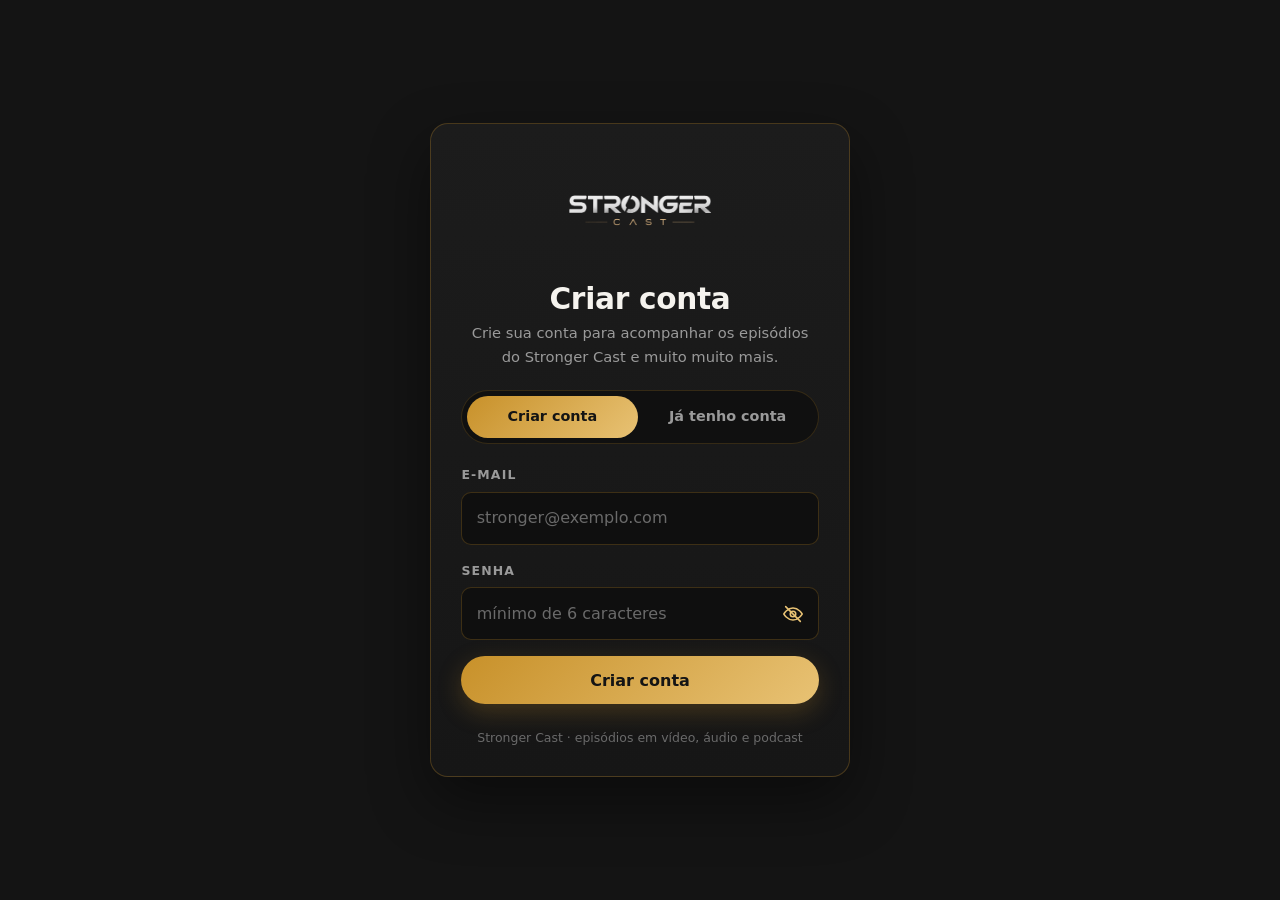
==== commit 578e48e5: "Atualizar o index.html" ====
--- a/app-web/index.html
+++ b/app-web/index.html
@@ -33,7 +33,7 @@
 
         <h1 id="conta-titulo" class="conta__titulo">Criar conta</h1>
         <p id="conta-dica" class="conta__dica">
-          Crie sua conta para acompanhar os episódios do Stronger Cast.
+          Crie sua conta para acompanhar os episódios do Stronger Cast e muito muito mais.
         </p>
 
         <div class="conta__abas" role="tablist" aria-label="Criar conta ou entrar">
@@ -48,7 +48,7 @@
             <label class="campo__rotulo" for="conta-email">E-mail</label>
             <input id="conta-email" class="campo__entrada" type="email" name="email"
                    inputmode="email" autocomplete="email" autocapitalize="none"
-                   spellcheck="false" placeholder="voce@exemplo.com" required>
+                   spellcheck="false" placeholder="stronger@exemplo.com" required>
           </div>
 
           <div class="campo">
